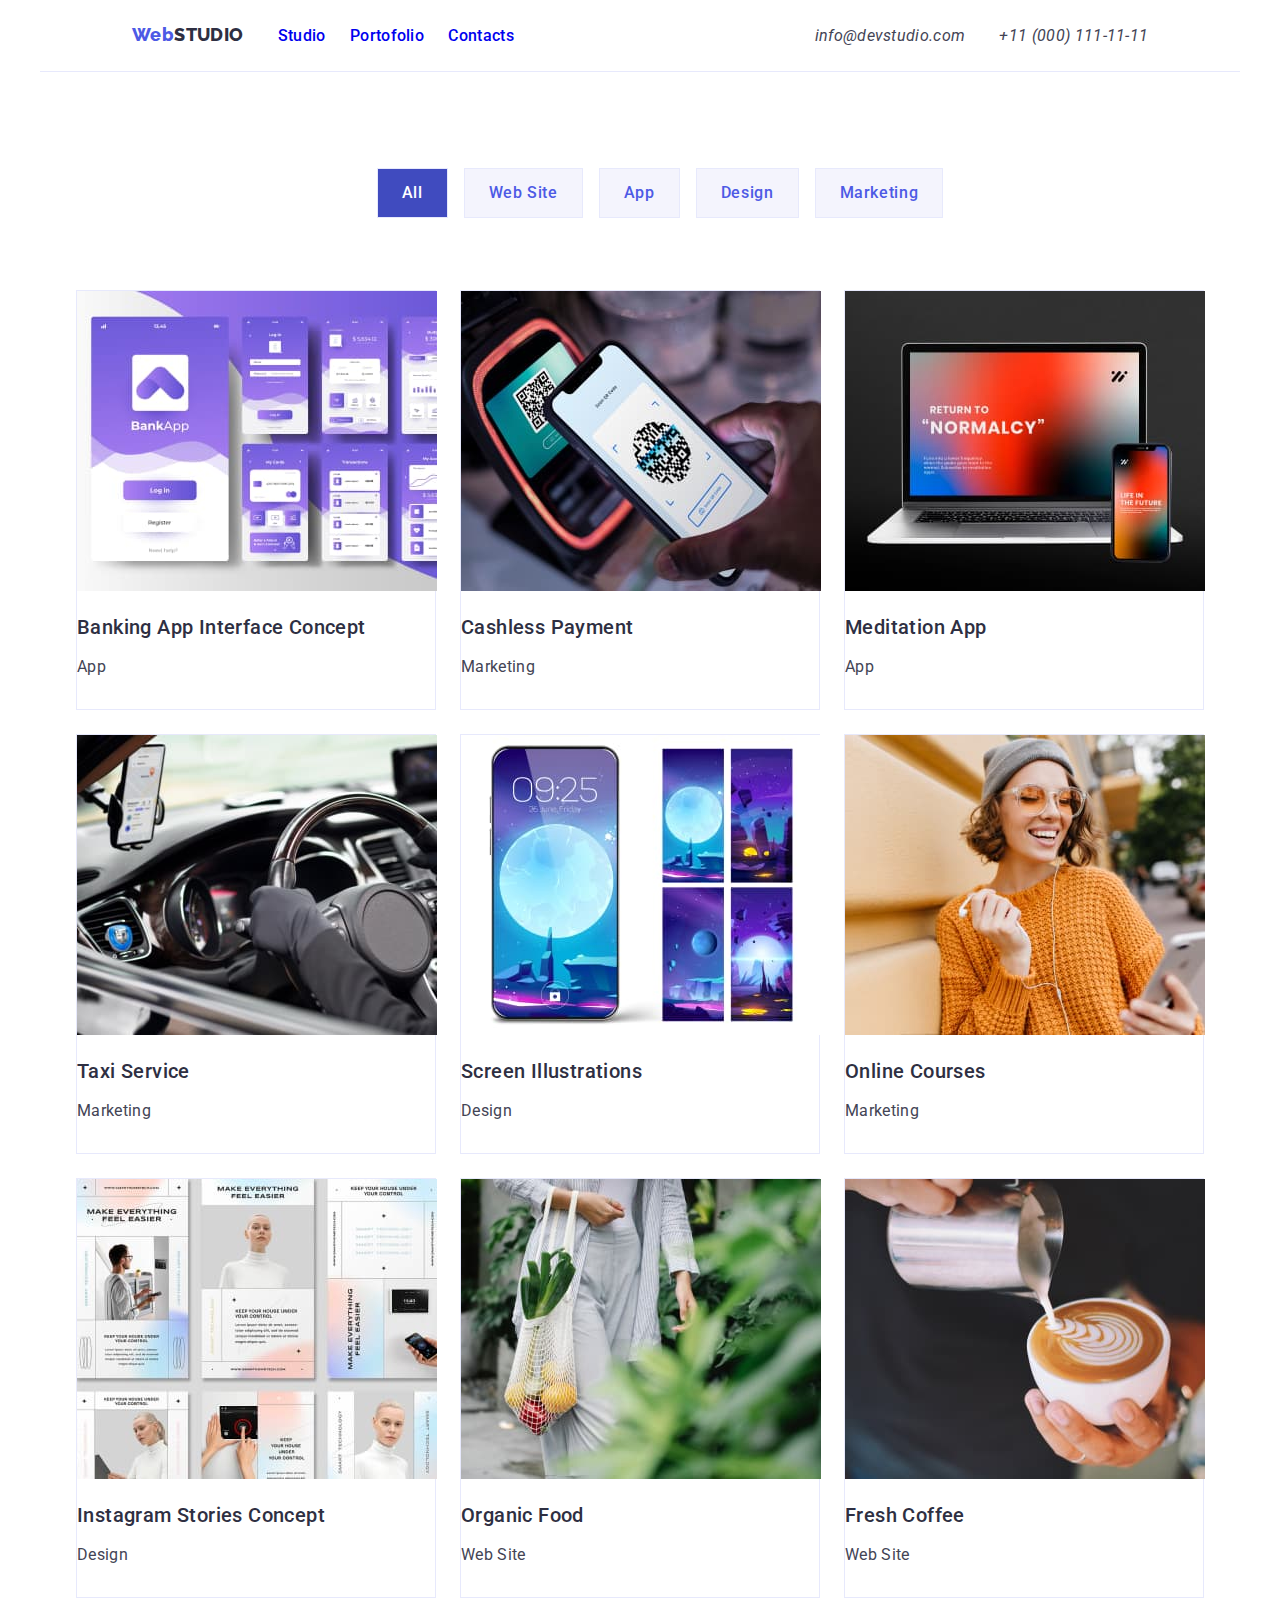
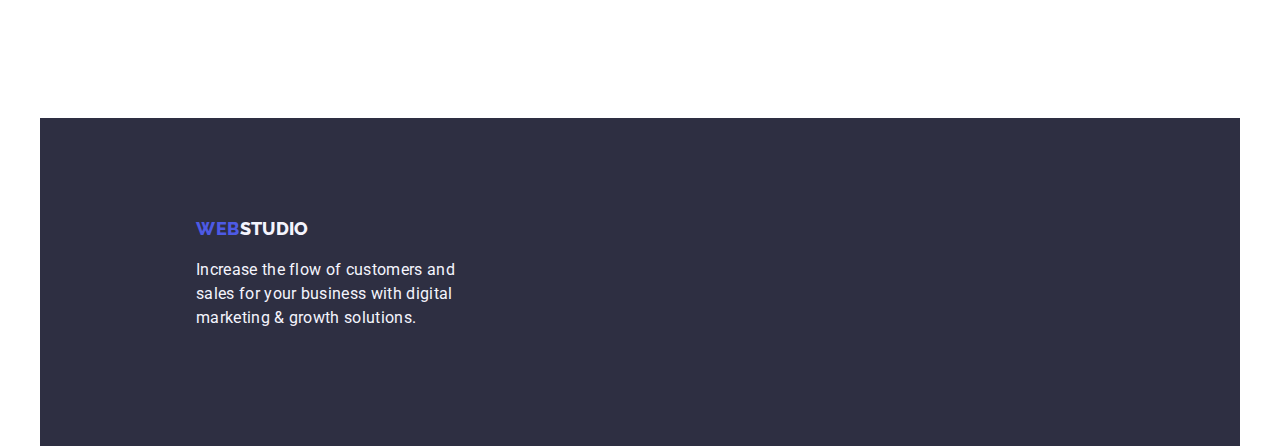
==== portofolio.html @ 285bcf5b "copy folder from tema3" ====
<!DOCTYPE html>
<html lang="en">
  <head>
    <meta charset="UTF-8" />
    <meta name="viewport" content="width=device-width, initial-scale=1.0" />
    <title>Portofolio</title>
    <link rel="preconnect" href="https://fonts.googleapis.com" />
    <link rel="preconnect" href="https://fonts.gstatic.com" crossorigin />
    <link
      href="https://fonts.googleapis.com/css2?family=Raleway:wght@700&family=Roboto:ital,wght@0,100;0,300;0,400;0,500;0,700;0,900;1,100;1,300;1,400;1,500;1,700;1,900&display=swap"
      rel="stylesheet"
    />
    <link
      rel="stylesheet"
      href="https://cdnjs.cloudflare.com/ajax/libs/modern-normalize/1.0.0/modern-normalize.min.css"
    />
    <link rel="stylesheet" href="./css/studio.css" />
  </head>
  <body>
    <header class="nav-bar container">
      <nav class="main-nav">
        <a href="index.html" class="logo">Web</a>
        <a href="index.html">Studio</a>
        <a href="portofolio.html">Portofolio</a>
        <a href="contacts.html">Contacts</a>
      </nav>
      <address>
        <a href="mailto:info@devstudio.com" class="mail">info@devstudio.com</a>
        <a href="tel:+11(000)1111111">+11 (000) 111-11-11</a>
      </address>
    </header>
    <main>
      <!-- Filter Portofolio Section-->
      <section class="container">
        <ul class="filter-buttons">
          <li><button type="button" class="first-button">All</button></li>
          <li><button type="button" class="button">Web Site</button></li>
          <li><button type="button" class="button">App</button></li>
          <li><button type="button" class="button">Design</button></li>
          <li><button type="button" class="button">Marketing</button></li>
        </ul>
      </section>
      <section class="container">
        <ul class="cards">
          <li class="card">
            <img
              src="./images/BankApp1.jpg"
              alt="Banking_App_Interface_Concept"
              width="360"
              height="300"
            />
            <h3>Banking App Interface Concept</h3>
            <p>App</p>
          </li>
          <li class="card">
            <img
              src="./images/Cashless2.jpg"
              alt="Cashless_Payment"
              width="360"
              height="300"
            />
            <h3>Cashless Payment</h3>
            <p>Marketing</p>
          </li>
          <li class="card">
            <img
              src="./images/meditationapp3.jpg"
              alt="Meditation_App"
              width="360"
              height="300"
            />
            <h3>Meditation App</h3>
            <p>App</p>
          </li>
          <li class="card">
            <img
              src="./images/taxiservice4.jpg"
              alt="Taxi_Service"
              width="360"
              height="300"
            />
            <h3>Taxi Service</h3>
            <p>Marketing</p>
          </li>
          <li class="card">
            <img
              src="./images/screenill5.jpg"
              alt="Screen_Illustrations"
              width="360"
              height="300"
            />
            <h3>Screen Illustrations</h3>
            <p>Design</p>
          </li>
          <li class="card">
            <img
              src="./images/onlinecourses6.jpg"
              alt="Online_Courses"
              width="360"
              height="300"
            />
            <h3>Online Courses</h3>
            <p>Marketing</p>
          </li>
          <li class="card">
            <img
              src="./images/instagram7.jpg"
              alt="Instagram_Stories_Concept"
              width="360"
              height="300"
            />
            <h3>Instagram Stories Concept</h3>
            <p>Design</p>
          </li>
          <li class="card">
            <img
              src="./images/organicfood8.jpg"
              alt="Organic_Food"
              width="360"
              height="300"
            />
            <h3>Organic Food</h3>
            <p>Web Site</p>
          </li>
          <li class="card">
            <img
              src="./images/freshcoffee9.jpg"
              alt="Fresh_Coffee"
              width="360"
              height="300"
            />
            <h3>Fresh Coffee</h3>
            <p>Web Site</p>
          </li>
        </ul>
      </section>
    </main>

    <footer class="container footer">
      <a href="index.html" class="logo-bottom">Web</a>
      <p class="footer-paragraph">
        Increase the flow of customers and sales for your business with digital
        marketing & growth solutions.
      </p>
    </footer>
  </body>
</html>
---- css/studio.css ----
:root {
    --brand-color: #2E2F42;
}

body {
    font-family: "Roboto", sans-serif;
    margin: 0;
}
ul {
    list-style-type: none;
}
a {
    text-decoration: none;
}
.container {
    max-width: 1200px;
    margin: 0 auto;
}
/*Header section navigate*/
.logo::after {
    content: "STUDIO";
    color: var(--brand-color);
    font-family: 'Raleway';
    font-size: 18px;
    font-weight: 800;
    line-height: 21px;
    letter-spacing: 0.03em;
    text-align: left;
    letter-spacing: 0.02em;
    margin-right: 10px;
}
.logo {
    color: #4D5AE5;
    font-family: 'Raleway';
    font-size: 18px;
    font-weight: 800;
    line-height: 21px;
    letter-spacing: 0.03em;
    text-align: left;
    margin-top: 2px;
}
.nav-bar {
    display: flex;
    justify-content: space-around;
    margin-block-start: 0;
    min-height: 72px;
    align-items: center;
    border-bottom: 1px solid #e7e9fc;
    /* width: 1440px; */
    height: 72px;
}
.main-nav {
    font-size: 16px;
    font-weight: 500;
    line-height: 24px;
    letter-spacing: 0.02em;
    text-align: left;
    color: #2E2F42;
    cursor: pointer;
    min-width: 500px;
}
.main-nav a {
    margin-right: 20px;
}
a:hover {
    color: #404BBF;
    cursor: pointer;
    text-decoration: underline;
}
address a {
    font-size: 16px;
    font-weight: 400;
    line-height: 24px;
    letter-spacing: 0.02em;
    cursor: pointer;
    color: #434455;
}
.mail {
    margin-right: 30px;
}

/* Hero section */
.hero-section {
    background-color: var(--brand-color);
    padding: 188px 0;
    min-width: 1440px;
    height: 600px;
    box-shadow: 0 4px 4px 0 rgba(0, 0, 0, 0.25);
}
.container-column {
    display: flex;
    flex-direction: column;
    align-items: center;
}
.hero-title{
    color: #FFFFFF;
    font-size: 56px;
    font-weight: 700;
    line-height: 60px;
    letter-spacing: 0.02em;
    max-width: 496px;
    text-align: center;
}
.hero-button {
    font-size: 16px;
    font-weight: 500;
    line-height: 24px;
    letter-spacing: 0.04em;
    text-align: center;
    color: #FFFFFF;
    border-radius: 4px;
    box-shadow: 0 4px 4px 0 rgba(0, 0, 0, 0.15);
    padding: 16px 32px;
    margin-top: 48px;
    cursor: pointer;
    background: #4d5ae5;
}
.hero-button:hover{
    background-color: #404BBF;
}

/* Feature section */
.feature {
    color: var(--brand-color);
    display: flex;
    justify-content: center;
    gap: 1rem;
    margin: 120px 0;
}
li > h3{
    text-align: left;
    margin-bottom: 5px;
}
li > p{
    font-size: 16px;
    font-weight: 400;
    line-height: 24px;
    letter-spacing: 0.02em;
    text-align: left;
}
h3 {
    font-family: "Roboto", sans-serif;
    font-weight: 500;
    font-size: 20px;
    line-height: 1.2;
    letter-spacing: 0.02em;
    text-align: center;
    color: #2e2f42;
}

/* What are we doing section */
.images {
    display: flex;
    justify-content: center;
    gap: 1rem;
    margin: 120px;
}
h2 {
    font-size: 36px;
    font-weight: 700;
    line-height: 40px;
    letter-spacing: 0.02em;
    text-align: center;
}

/* Our team section */
.background-team {
    background-color: #f4f4fd;
    padding: 120px;
}
.cards-team {
    display: flex;
    justify-content: center;
    gap: 1rem;
}
.card-team{
    box-shadow: 0 2px 1px 0 rgba(46, 47, 66, 0.08), 0 1px 1px 0 rgba(46, 47, 66, 0.16), 0 1px 6px 0 rgba(46, 47, 66, 0.08);
    background: #fff;
    border-radius: 0 0 4px 4px;
        padding: 0px 0px 32px 0px;
        width: 264px;
        height: 380px;
        gap: 24px;
}
.card-team p{
    font-family: "Roboto", sans-serif;
        font-weight: 400;
        font-size: 16px;
        line-height: 1.5;
        letter-spacing: 0.02em;
        text-align: center;
        color: #434455;
}
.card.team h3{
    text-align: center;
}
.card-team img{
    margin-bottom: 32px;
    width: 264px;
    height: 260px;
}

/* Footer section */
.logo-bottom::after {
    content: "STUDIO";
    color: #F4F4FD;
    font-family: 'Raleway';
    font-size: 18px;
    font-weight: 800;
    line-height: 21px;
    letter-spacing: 0.03em;
    text-align: center;
    letter-spacing: 0.02em;
}
.logo-bottom {
    text-transform: uppercase;
    font-family: "Raleway", sans-serif;
    font-weight: 800;
    font-size: 18px;
    line-height: 1.16667;
    letter-spacing: 0.03em;
    text-transform: uppercase;
    color: #4d5ae5;
}

.footer {
    color: #F4F4FD;
    font-family: Roboto;
    font-size: 16px;
    font-weight: 400;
    line-height: 24px;
    letter-spacing: 0.02em;
    background-color: var(--brand-color);
    text-align: left;
    padding: 100px 1020px 100px 156px;
}
.footer-paragraph {
    width: 264px;
    margin-top: 16px;
}


/* Portofolio */

/*Filter Portofolio Section*/

.first-button {
    background-color: #404BBF;
    color: #FFFFFF
}
ul button {
    font-size: 16px;
    font-weight: 500;
    line-height: 24px;
    letter-spacing: 0.04em;
    text-align: center;
    color: #4D5AE5;
    border: 1px solid #E7E9FC;
    padding-left: 24px;
    padding-right: 24px;
    padding-top: 12px;
    padding-bottom: 12px;
}
button:hover {
    cursor: pointer;
}
.button {
    background: #f4f4fd;
}
.filter-buttons {
    display: flex;
    justify-content: center;
    gap: 1rem;
    flex-wrap: wrap;
    margin: 96px 271px 72px;
}
/*Grid cards section*/
.card h3 {
    font-size: 20px;
    color: var(--brand-color);
    text-align: left;
}
.card p {
    font-size: 16px;
    text-align: left;
    color: #434455;
}
.cards {
    display: flex;
    justify-content: center;
    flex-wrap: wrap;
    gap: 24px;
    padding: 0;
    margin-bottom: 120px;
    /* grid-template-columns: repeat(auto-fit(minmax(200px, 300px)); */
}

.card {
    border: 1px solid #e7e9fc;
    width: 360px;
    height: 420px;
    /* flex-basis: calc((100%-72px)/3)); */
}
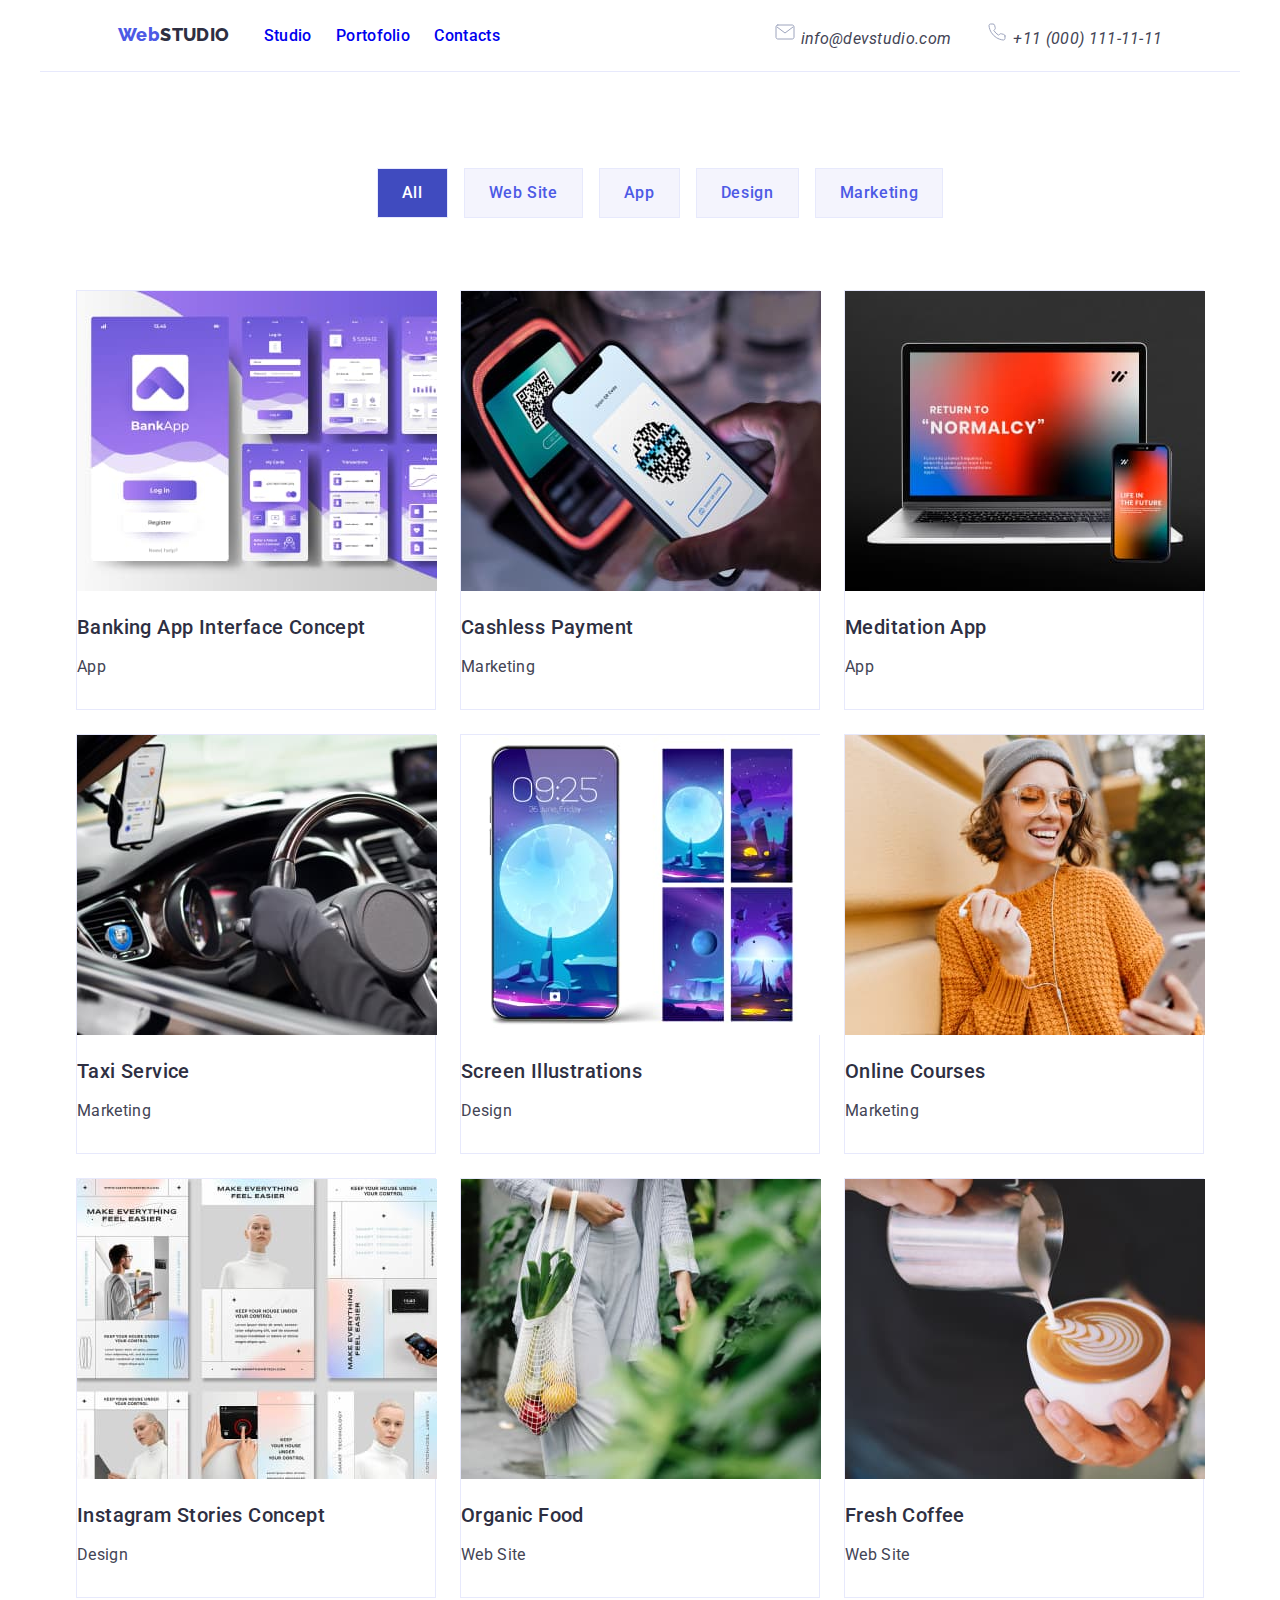
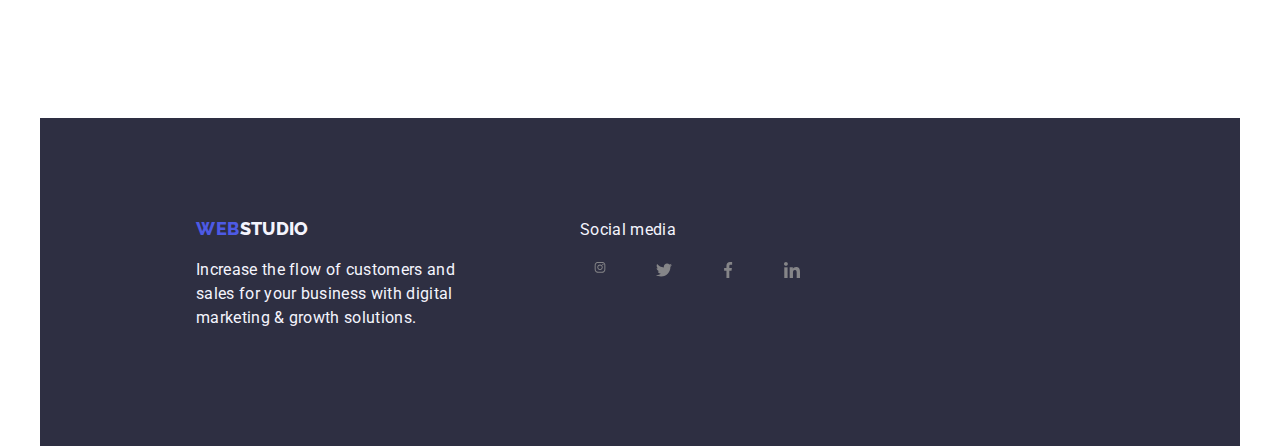
==== commit d24a7d70: "icons and background" ====
--- a/portofolio.html
+++ b/portofolio.html
@@ -25,8 +25,14 @@
         <a href="contacts.html">Contacts</a>
       </nav>
       <address>
-        <a href="mailto:info@devstudio.com" class="mail">info@devstudio.com</a>
-        <a href="tel:+11(000)1111111">+11 (000) 111-11-11</a>
+        <div>
+          <img src="./images/mail.svg" />
+          <a href="mailto:info@devstudio.com" class="mail"
+            >info@devstudio.com</a
+          >
+          <img src="./images/phone.svg" />
+          <a href="tel:+11(000)1111111">+11 (000) 111-11-11</a>
+        </div>
       </address>
     </header>
     <main>
@@ -137,11 +143,71 @@
     </main>
 
     <footer class="container footer">
+      <div class="logo-paragraph">
       <a href="index.html" class="logo-bottom">Web</a>
       <p class="footer-paragraph">
         Increase the flow of customers and sales for your business with digital
         marketing & growth solutions.
       </p>
+      </div>
+      <div class="social-icons">
+        <span>Social media</span>
+      <div class="icons-list">
+              <a
+                href="https://www.instagram.com/"
+                class="icon"
+                noopener
+                noreferrer
+                nofollow
+                target="_blank"
+                aria-label="instagram-link"
+              >
+                <svg>
+                  <use href="./images/symbol-defs.svg#icon-instagram"></use>
+                </svg>
+              </a>
+              <a
+                href="https://https://twitter.com//"
+                class="icon"
+                noopener
+                noreferrer
+                nofollow
+                target="_blank"
+                aria-label="tweeter-link"
+              >
+                <svg>
+                  <use href="./images/symbol-defs.svg#icon-twitter"></use>
+                </svg>
+              </a>
+              </a>
+              <a
+                href="https://https://facebook.com//"
+                class="icon"
+                noopener
+                noreferrer
+                nofollow
+                target="_blank"
+                aria-label="facebook-link"
+              >
+                <svg>
+                  <use href="./images/symbol-defs.svg#icon-facebook"></use>
+                </svg>
+              </a>
+               <a
+                href="https://https://linkedin.com//"
+                class="icon"
+                noopener
+                noreferrer
+                nofollow
+                target="_blank"
+                aria-label="linkedin-link"
+              >
+                <svg>
+                  <use href="./images/symbol-defs.svg#icon-linkedin"></use>
+                </svg>
+              </a>
+            </div>
+          </div>
     </footer>
   </body>
 </html>
--- a/css/studio.css
+++ b/css/studio.css
@@ -67,7 +67,7 @@
     cursor: pointer;
     text-decoration: underline;
 }
-address a {
+address a, img{
     font-size: 16px;
     font-weight: 400;
     line-height: 24px;
@@ -81,13 +81,14 @@
 
 /* Hero section */
 .hero-section {
-    background-color: var(--brand-color);
     padding: 188px 0;
-    min-width: 1440px;
+    width: 1440px;
     height: 600px;
     box-shadow: 0 4px 4px 0 rgba(0, 0, 0, 0.25);
-}
-.container-column {
+    background: linear-gradient(rgba(46, 47, 66, 0.7),rgba(46, 47, 66, 0.7)), url("/images/people-office.png");
+}
+
+.container-column{
     display: flex;
     flex-direction: column;
     align-items: center;
@@ -126,6 +127,8 @@
     justify-content: center;
     gap: 1rem;
     margin: 120px 0;
+    width: 1128px;
+        height: 224px;
 }
 li > h3{
     text-align: left;
@@ -146,6 +149,17 @@
     letter-spacing: 0.02em;
     text-align: center;
     color: #2e2f42;
+}
+.icon-feature{
+    width: 264px;
+        height: 112px;
+        background-color: #f4f4fd;
+        border-radius: 4px;
+        padding: 24px 100px;
+}
+.icon-feature svg{
+    width: 64px;
+    height: 64px;
 }
 
 /* What are we doing section */
@@ -179,8 +193,7 @@
     border-radius: 0 0 4px 4px;
         padding: 0px 0px 32px 0px;
         width: 264px;
-        height: 380px;
-        gap: 24px;
+        height: 460px;
 }
 .card-team p{
     font-family: "Roboto", sans-serif;
@@ -198,6 +211,56 @@
     margin-bottom: 32px;
     width: 264px;
     height: 260px;
+}
+.icons-list .icon svg{
+    width: 16px;
+    height: 16px;
+    fill: #858588;
+}
+.icons-list{
+    display: flex;
+    gap: 24px;
+    margin-top: 8px;
+    justify-content: center;
+}
+.icons-list .icon{
+    width: 40px;
+    height: 40px;
+    border-radius: 50%;
+    display: flex;
+    justify-content: center;
+    align-items: center;
+}
+.icons-list .icon:hover{
+    background-color: #4D5AE5;
+    color: #fff;
+}
+.icons-list .icon svg:hover{
+    fill: white;
+}
+.icons-list .icon svg:active{
+    fill: #4D5AE5;
+}
+.icons-list:first-child{
+    width: 24px;
+    height: 24px;
+}
+/* Customers section */
+.customers{
+    padding: 120px;
+}
+.customers-icon{
+    display: flex;
+    justify-content: center;
+    gap: 24px;
+}
+.customers-icon svg{
+    width: 104px;
+    height: 56px;
+}
+.icon-border {
+    border: 1px solid #858588;
+    padding: 16px 32px;
 }
 
 /* Footer section */
@@ -233,12 +296,13 @@
     background-color: var(--brand-color);
     text-align: left;
     padding: 100px 1020px 100px 156px;
+    display: flex;
+    gap: 120px;
 }
 .footer-paragraph {
     width: 264px;
     margin-top: 16px;
 }
-
 
 /* Portofolio */
 
@@ -261,8 +325,10 @@
     padding-top: 12px;
     padding-bottom: 12px;
 }
-button:hover {
-    cursor: pointer;
+button:hover,
+button:focus {
+    cursor: pointer;
+    box-shadow: 0 2px 1px 0 rgba(46, 47, 66, 0.08), 0 1px 1px 0 rgba(46, 47, 66, 0.16), 0 1px 6px 0 rgba(46, 47, 66, 0.08);
 }
 .button {
     background: #f4f4fd;
@@ -274,6 +340,7 @@
     flex-wrap: wrap;
     margin: 96px 271px 72px;
 }
+
 /*Grid cards section*/
 .card h3 {
     font-size: 20px;
@@ -299,5 +366,8 @@
     border: 1px solid #e7e9fc;
     width: 360px;
     height: 420px;
-    /* flex-basis: calc((100%-72px)/3)); */
-}
+}
+.card:hover,
+.card:focus{
+    box-shadow: 0 2px 1px 0 rgba(46, 47, 66, 0.08), 0 1px 1px 0 rgba(46, 47, 66, 0.16), 0 1px 6px 0 rgba(46, 47, 66, 0.08);
+}
